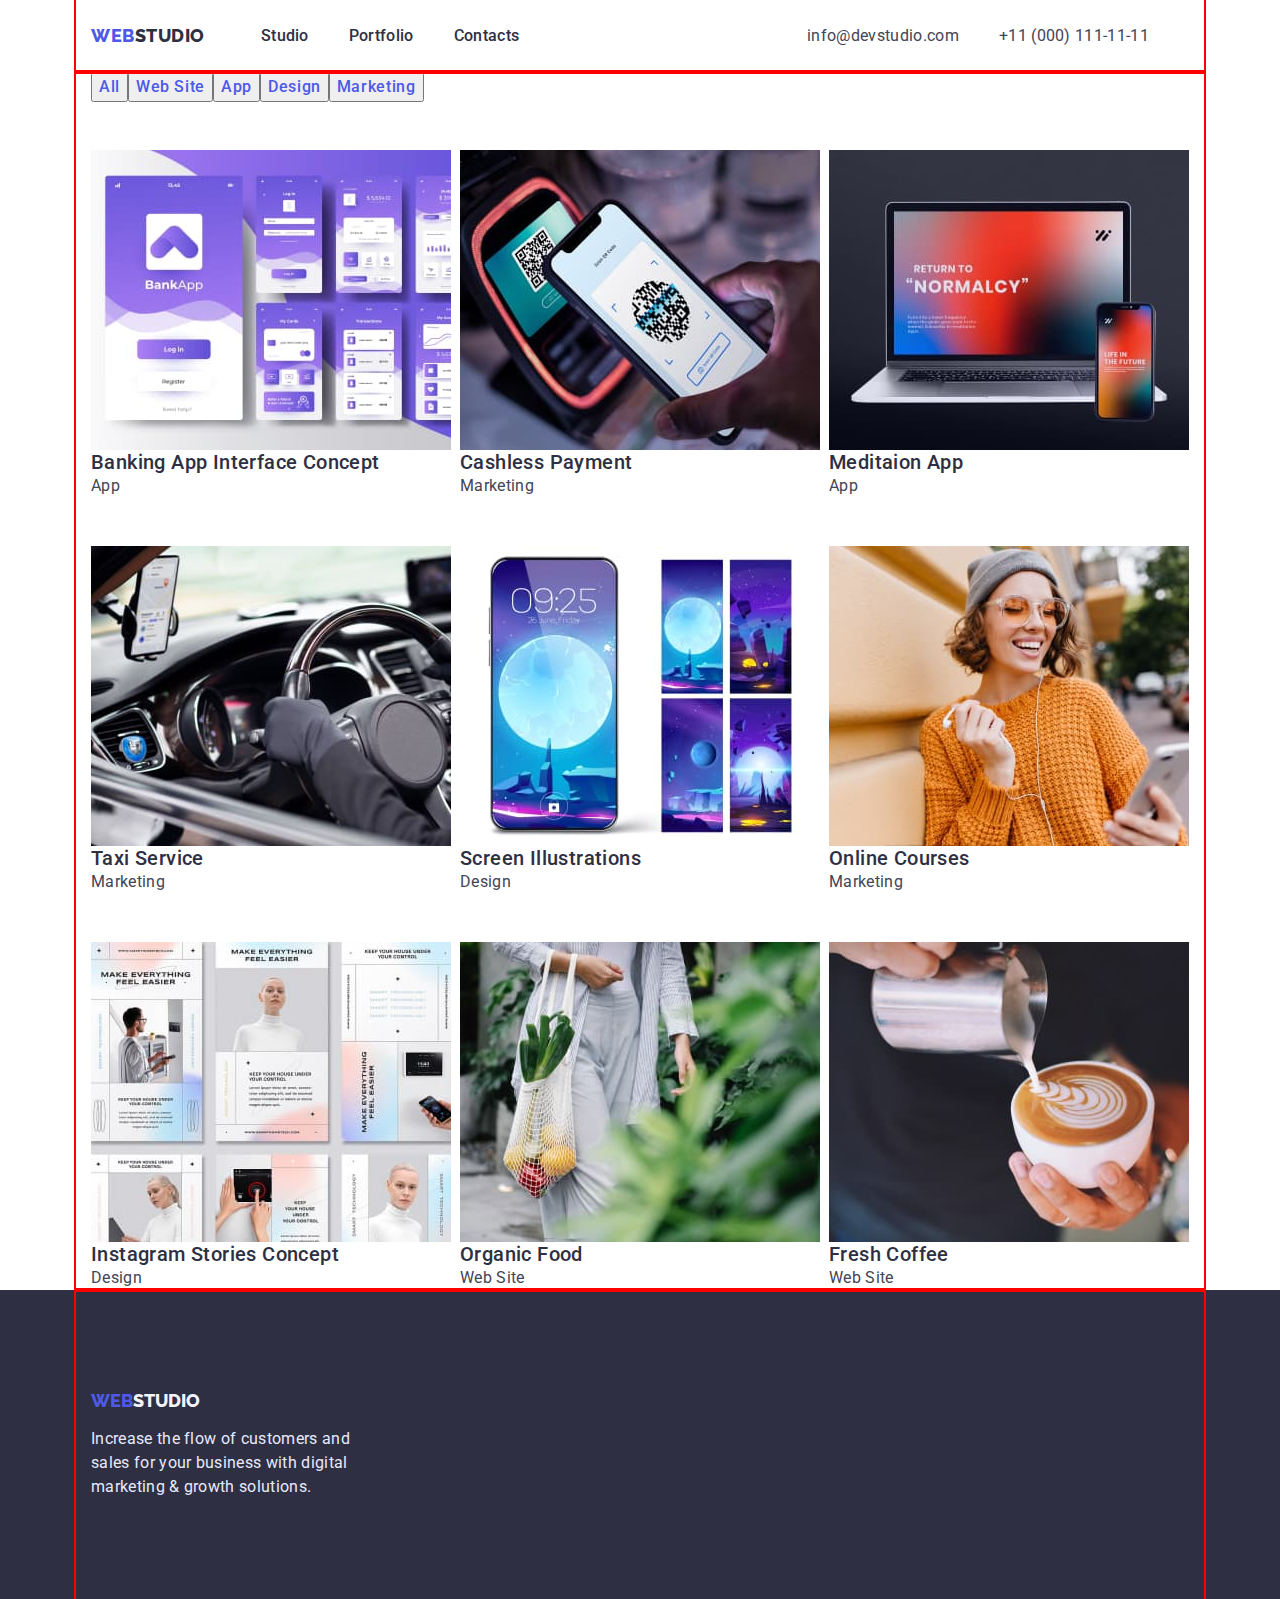
==== portfolio.html @ 74dbae09 "Initial commit" ====
<!DOCTYPE html>
<html lang="en">
  <head>
    <meta charset="UTF-8" />
    <meta http-equiv="X-UA-Compatible" content="IE=edge" />
    <meta name="viewport" content="width=device-width, initial-scale=1.0" />
    <title>Portfolio</title>
    <link rel="preconnect" href="https://fonts.googleapis.com" />
    <link rel="preconnect" href="https://fonts.gstatic.com" crossorigin />
    <link
      href="https://fonts.googleapis.com/css2?family=Raleway:wght@800&family=Roboto:wght@400;500;700;900&display=swap"
      rel="stylesheet"
    />
    <link
      rel="stylesheet"
      href="https://cdn.jsdelivr.net/npm/modern-normalize@1.1.0/modern-normalize.min.css"
    />
    <link rel="stylesheet" href="./css/styles.css" />
  </head>
  <body>
    <header class="header">
      <div class="container header-container">
        <nav class="navigation">
          <a class="logo-head link" href="./index.html"
            ><span class="accent">WEB</span>STUDIO</a
          >
          <ul class="nav-list list">
            <li class="nav-item">
              <a class="nav-list-item link" href="./index.html">Studio</a>
            </li>
            <li class="nav-item">
              <a class="nav-list-item link" href="">Portfolio</a>
            </li>
            <li class="nav-item">
              <a class="nav-list-item link" href="">Contacts</a>
            </li>
          </ul>
        </nav>
        <address>
          <ul class="list">
            <li class="adress">
              <a class="contacts link" href="mailto:info@devstudio.com"
                >info@devstudio.com</a
              >
            </li>
            <li class="adress">
              <a class="contacts link" href="tel:+110001111111"
                >+11 (000) 111-11-11</a
              >
            </li>
          </ul>
        </address>
      </div>
    </header>
    <main>
      <section>
        <div class="container">
          <h1 class="visually-hidden">Header</h1>
          <ul class="list">
            <li>
              <button class="main-btn button" type="button">All</button>
            </li>
            <li>
              <button class="main-btn button" type="button">Web Site</button>
            </li>
            <li>
              <button class="main-btn button" type="button">App</button>
            </li>
            <li>
              <button class="main-btn button" type="button">Design</button>
            </li>
            <li>
              <button class="main-btn button" type="button">Marketing</button>
            </li>
          </ul>
          <ul class="list main-container">
            <li class="main-list">
              <img
                src="./images/portfolio-img-1.jpg"
                alt=""
                width="360"
                height="300"
              />
              <h2 class="main-ptf">Banking App Interface Concept</h2>
              <p class="ptf-text">App</p>
            </li>
            <li class="main-list">
              <img
                src="./images/portfolio-img-2.jpg"
                alt=""
                width="360"
                height="300"
              />
              <h2 class="main-ptf">Cashless Payment</h2>
              <p class="ptf-text">Marketing</p>
            </li>
            <li class="main-list">
              <img
                src="./images/portfolio-img-3.jpg"
                alt=""
                width="360"
                height="300"
              />
              <h2 class="main-ptf">Meditaion App</h2>
              <p class="ptf-text">App</p>
            </li>
            <li class="main-list">
              <img
                src="./images/portfolio-img-4.jpg"
                alt=""
                width="360"
                height="300"
              />
              <h2 class="main-ptf">Taxi Service</h2>
              <p class="ptf-text">Marketing</p>
            </li>
            <li class="main-list">
              <img
                src="./images/portfolio-img-5.jpg"
                alt=""
                width="360"
                height="300"
              />
              <h2 class="main-ptf">Screen Illustrations</h2>
              <p class="ptf-text">Design</p>
            </li>
            <li class="main-list">
              <img
                src="./images/portfolio-img-6.jpg"
                alt=""
                width="360"
                height="300"
              />
              <h2 class="main-ptf">Online Courses</h2>
              <p class="ptf-text">Marketing</p>
            </li>
            <li class="main-list">
              <img
                src="./images/portfolio-img-7.jpg"
                alt=""
                width="360"
                height="300"
              />
              <h2 class="main-ptf">Instagram Stories Concept</h2>
              <p class="ptf-text">Design</p>
            </li>
            <li class="main-list">
              <img
                src="./images/portfolio-img-8.jpg"
                alt=""
                width="360"
                height="300"
              />
              <h2 class="main-ptf">Organic Food</h2>
              <p class="ptf-text">Web Site</p>
            </li>
            <li class="main-list">
              <img
                src="./images/portfolio-img-9.jpg"
                alt=""
                width="360"
                height="300"
              />
              <h2 class="main-ptf">Fresh Coffee</h2>
              <p class="ptf-text">Web Site</p>
            </li>
          </ul>
        </div>
      </section>
    </main>
    <footer class="logo-footer">
      <div class="container footer-desc">
        <a class="logo link" href="./index.html" target="_blank"
          ><span class="accent">WEB</span>STUDIO</a
        >
        <p class="logo-footer-text">
          Increase the flow of customers and sales for your business with
          digital marketing & growth solutions.
        </p>
      </div>
    </footer>
  </body>
</html>
---- css/styles.css ----
:root {
  --main-title-color: #2e2f42;
  --main-bgr-color: #404bbf;
  --second-title-color: #434455;
  --third-title-color: #4d5ae5;
  --fourth-color: #ffffff;
  --logo-color: #f4f4fd;
  --logo-text-color: #e7e9fc;
}

body {
  font-family: "Roboto", sans-serif;
  color: #2e2f42;
}

h1,
h2,
h3,
h4,
h5,
h6,
p {
  margin: 0;
}

ul {
  margin: 0;
  padding-left: 0;
}

button {
  font-family: inherit;
  font-weight: 500;
  font-size: 16px;
  line-height: 1.5;
  letter-spacing: 0.04em;
  cursor: pointer;
}

img {
  display: block;
  max-width: 100%;
  height: auto;
}

.list {
  display: flex;
  align-items: center;
  list-style: none;
}

.link {
  text-decoration: none;
}

.container {
  width: 1128px;
  padding-left: 15px;
  padding-right: 15px;
  margin: 0 auto;
  outline: 2px solid red;
}

.visually-hidden {
  position: absolute;
  white-space: nowrap;
  width: 1px;
  height: 1px;
  overflow: hidden;
  border: 0;
  padding: 0;
  clip: rect(0 0 0 0);
  clip-path: inset(50%);
  margin: -1px;
}

/* HEADER */

.header {
  border-bottom: 1px solid --logo-text-color;
}

.header-container {
  display: flex;
}

.navigation {
  display: flex;
  align-items: center;
  margin-right: auto;
}

/* .logo {
} */

.nav-list {
  display: flex;

  font-weight: 500;
  font-size: 16px;
  line-height: 1.5;
  letter-spacing: 0.02em;
}
.nav-item:not(:last-child) {
  margin-right: 40px;
}

.nav-list-item {
  padding-top: 24px;
  padding-bottom: 24px;

  color: var(--main-title-color);
}

.nav-list-item:hover,
.nav-list-item:focus {
  color: var(--main-bgr-color);
}

.contacts {
  margin-right: 40px;
  padding-top: 24px;
  padding-bottom: 24px;

  color: var(--second-title-color);

  font-style: normal;
  font-size: 16px;
  line-height: 1.5;
  letter-spacing: 0.02em;
}

.adress {
  padding-top: 24px;
  padding-bottom: 24px;
}

.contacts:hover,
.contacts:focus {
  color: var(--main-bgr-color);
}

/* PORTFOLIO */

.main-btn {
  margin-bottom: 48px;

  color: var(--third-title-color);
}
.main-btn:nth-child(3n) {
  margin-right: 0;
}

.main-btn:hover,
.main-btn:focus {
  color: var(--fourth-color);
  background: var(--main-bgr-color);
}

.main-ptf {
  font-weight: 500;
  font-size: 20px;
  line-height: 1.2;
  letter-spacing: 0.02em;
}
.ptf-text {
  font-size: 16px;
  line-height: 1.5;
  letter-spacing: 0.02em;
  color: var(--second-title-color);
}
.main-container {
  display: flex;
  flex-wrap: wrap;
  justify-content: space-between;

  row-gap: 48px;
}

.main-list {
  flex-basis: calc((100%-48px) / 3);
  margin-bottom: ;
}

.main-list:nth-last-child(3n) {
  margin-right: 0;
}

/* STUDIO */

.hero {
  text-align: center;
  background: var(--main-title-color);
}

/* .hero-item {
} */

.hero-title {
  padding-top: 188px;
  margin-bottom: 48px;

  font-weight: 700;
  font-size: 56px;
  line-height: 1.07;
  text-align: center;
  letter-spacing: 0.02em;

  color: var(--fourth-color);
}

.hero-button {
  margin-bottom: 188px;

  color: var(--fourth-color);
  background: var(--third-title-color);
  border-radius: 4px;
  padding: 16px 32px;
  gap: 10px;
}

.hero-button:hover,
.hero-button:focus {
  background-color: var(--main-bgr-color);
}

.products-main {
  display: flex;
  justify-content: center;

  align-items: baseline;
}
.products,
.team {
  font-weight: 500;
  font-size: 20px;
  line-height: 1.2;
  letter-spacing: 0.02em;
  margin-bottom: 8px;
}

.products {
  padding-top: 120px;
}
.products:not(:last-child) {
  margin-right: 24px;
}

.products-text,
.team-position {
  font-size: 16px;
  line-height: 1.5;
  letter-spacing: 0.02em;
  color: var(--second-title-color);
}
/* .team-position {
} */

.products-text {
  margin-bottom: 120px;
  justify-content: center;
}

.products-text:not(:last-child) {
  margin-right: 24px;
}

.title,
.team-title {
  font-size: 36px;
  line-height: 1.11;
  text-align: center;
  letter-spacing: 0.02em;
  padding-top: 120px;
}

.team-title {
  padding-top: 120px;
}

.picture {
  display: flex;
  padding-top: 72px;
  margin-left: auto;
  margin-bottom: 120px;
}

.picture:not(:last-child) {
  margin-right: 24px;
}
.team-title,
.team-list {
  background-color: var(--logo-color);
}
.team-list {
  padding-top: 72px;
  padding-bottom: 240px;
  justify-content: center;
}

.team-content {
  padding-top: 32px;
  text-align: center;
}

.team-foto {
  gap: 24px;
}

/* FOOTER */

.accent {
  color: var(--third-title-color);
}

.logo {
  font-family: "Raleway", sans-serif;
  font-weight: 800;
  font-size: 18px;
  line-height: 1.17;
  color: var(--logo-color);
  text-decoration: none;
  padding-top: 100px;
  margin-bottom: 16px;
}

.logo-footer-text {
  font-size: 16px;
  line-height: 1.5;
  letter-spacing: 0.02em;
  color: var(--logo-text-color);
  margin-bottom: 100px;
  max-width: 264px;
}

.logo-footer {
  background: var(--main-title-color);
}

.logo-head {
  font-family: "Raleway", sans-serif;
  font-weight: 800;
  font-size: 18px;
  line-height: 1.33;
  letter-spacing: 0.03em;
  text-transform: uppercase;
  color: var(--main-title-color);
  margin-right: 56px;
  padding-top: 24px;
  padding-bottom: 24px;
  border-bottom: 1px solid --logo-text-color;
}

.footer-desc {
  display: flex;
  flex-direction: column;
}
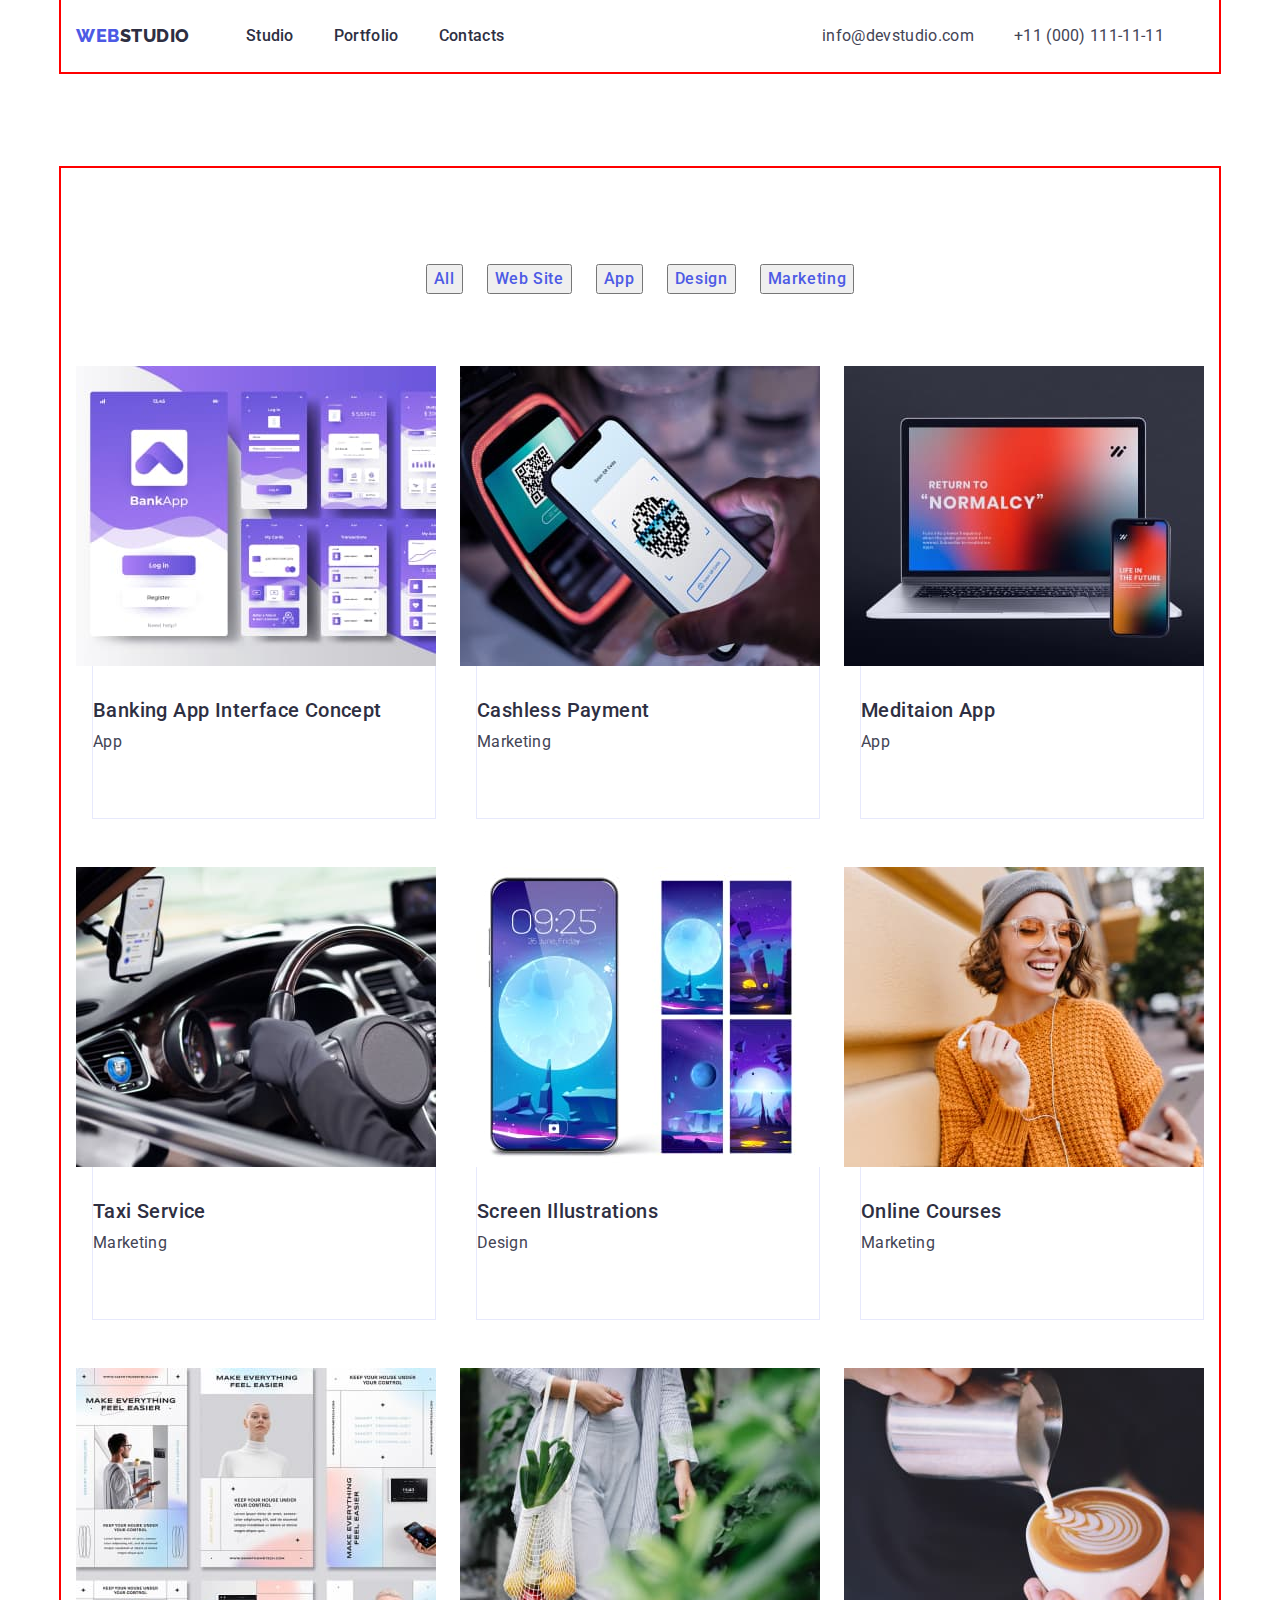
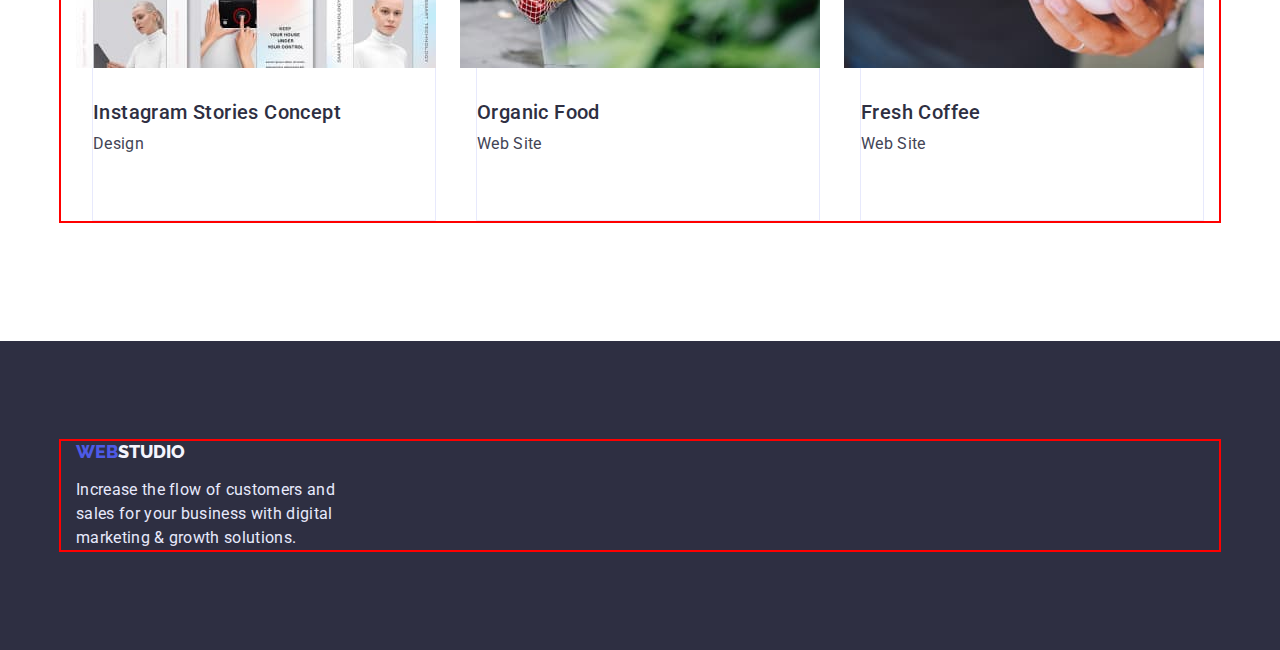
==== commit 3071fa5f: "add" ====
--- a/portfolio.html
+++ b/portfolio.html
@@ -53,23 +53,23 @@
       </div>
     </header>
     <main>
-      <section>
+      <section class="main-section">
         <div class="container">
           <h1 class="visually-hidden">Header</h1>
-          <ul class="list">
-            <li>
+          <ul class="button-list list">
+            <li class="button-list-icon">
               <button class="main-btn button" type="button">All</button>
             </li>
-            <li>
+            <li class="button-list-icon">
               <button class="main-btn button" type="button">Web Site</button>
             </li>
-            <li>
+            <li class="button-list-icon">
               <button class="main-btn button" type="button">App</button>
             </li>
-            <li>
+            <li class="button-list-icon">
               <button class="main-btn button" type="button">Design</button>
             </li>
-            <li>
+            <li class="button-list-icon">
               <button class="main-btn button" type="button">Marketing</button>
             </li>
           </ul>
@@ -81,8 +81,10 @@
                 width="360"
                 height="300"
               />
-              <h2 class="main-ptf">Banking App Interface Concept</h2>
-              <p class="ptf-text">App</p>
+              <div class="main-item">
+                <h2 class="main-ptf">Banking App Interface Concept</h2>
+                <p class="ptf-text">App</p>
+              </div>
             </li>
             <li class="main-list">
               <img
@@ -91,8 +93,10 @@
                 width="360"
                 height="300"
               />
-              <h2 class="main-ptf">Cashless Payment</h2>
-              <p class="ptf-text">Marketing</p>
+              <div class="main-item">
+                <h2 class="main-ptf">Cashless Payment</h2>
+                <p class="ptf-text">Marketing</p>
+              </div class="main-item">
             </li>
             <li class="main-list">
               <img
@@ -101,8 +105,10 @@
                 width="360"
                 height="300"
               />
-              <h2 class="main-ptf">Meditaion App</h2>
-              <p class="ptf-text">App</p>
+              <div class="main-item">
+                <h2 class="main-ptf">Meditaion App</h2>
+                <p class="ptf-text">App</p>
+              </div class="main-item">
             </li>
             <li class="main-list">
               <img
@@ -111,8 +117,10 @@
                 width="360"
                 height="300"
               />
-              <h2 class="main-ptf">Taxi Service</h2>
-              <p class="ptf-text">Marketing</p>
+              <div class="main-item">
+                <h2 class="main-ptf">Taxi Service</h2>
+                <p class="ptf-text">Marketing</p>
+              </div class="main-item">
             </li>
             <li class="main-list">
               <img
@@ -121,8 +129,10 @@
                 width="360"
                 height="300"
               />
-              <h2 class="main-ptf">Screen Illustrations</h2>
-              <p class="ptf-text">Design</p>
+              <div class="main-item">
+                <h2 class="main-ptf">Screen Illustrations</h2>
+                <p class="ptf-text">Design</p>
+              </div class="main-item">
             </li>
             <li class="main-list">
               <img
@@ -131,8 +141,10 @@
                 width="360"
                 height="300"
               />
-              <h2 class="main-ptf">Online Courses</h2>
-              <p class="ptf-text">Marketing</p>
+              <div class="main-item">
+                <h2 class="main-ptf">Online Courses</h2>
+                <p class="ptf-text">Marketing</p>
+              </div class="main-item">
             </li>
             <li class="main-list">
               <img
@@ -141,8 +153,10 @@
                 width="360"
                 height="300"
               />
-              <h2 class="main-ptf">Instagram Stories Concept</h2>
-              <p class="ptf-text">Design</p>
+              <div class="main-item">
+                <h2 class="main-ptf">Instagram Stories Concept</h2>
+                <p class="ptf-text">Design</p>
+              </div class="main-item">
             </li>
             <li class="main-list">
               <img
@@ -151,8 +165,10 @@
                 width="360"
                 height="300"
               />
-              <h2 class="main-ptf">Organic Food</h2>
-              <p class="ptf-text">Web Site</p>
+              <div class="main-item">
+                <h2 class="main-ptf">Organic Food</h2>
+                <p class="ptf-text">Web Site</p>
+              </div class="main-item">
             </li>
             <li class="main-list">
               <img
@@ -161,8 +177,10 @@
                 width="360"
                 height="300"
               />
-              <h2 class="main-ptf">Fresh Coffee</h2>
-              <p class="ptf-text">Web Site</p>
+              <div class="main-item">
+                <h2 class="main-ptf">Fresh Coffee</h2>
+                <p class="ptf-text">Web Site</p>
+              </div class="main-item">
             </li>
           </ul>
         </div>
--- a/css/styles.css
+++ b/css/styles.css
@@ -45,6 +45,7 @@
 
 .list {
   display: flex;
+  justify-content: center;
   align-items: center;
   list-style: none;
 }
@@ -54,7 +55,7 @@
 }
 
 .container {
-  width: 1128px;
+  width: 1158px;
   padding-left: 15px;
   padding-right: 15px;
   margin: 0 auto;
@@ -118,7 +119,6 @@
 }
 
 .contacts {
-  margin-right: 40px;
   padding-top: 24px;
   padding-bottom: 24px;
 
@@ -133,6 +133,7 @@
 .adress {
   padding-top: 24px;
   padding-bottom: 24px;
+  margin-right: 40px;
 }
 
 .contacts:hover,
@@ -140,55 +141,11 @@
   color: var(--main-bgr-color);
 }
 
-/* PORTFOLIO */
-
-.main-btn {
-  margin-bottom: 48px;
-
-  color: var(--third-title-color);
-}
-.main-btn:nth-child(3n) {
-  margin-right: 0;
-}
-
-.main-btn:hover,
-.main-btn:focus {
-  color: var(--fourth-color);
-  background: var(--main-bgr-color);
-}
-
-.main-ptf {
-  font-weight: 500;
-  font-size: 20px;
-  line-height: 1.2;
-  letter-spacing: 0.02em;
-}
-.ptf-text {
-  font-size: 16px;
-  line-height: 1.5;
-  letter-spacing: 0.02em;
-  color: var(--second-title-color);
-}
-.main-container {
-  display: flex;
-  flex-wrap: wrap;
-  justify-content: space-between;
-
-  row-gap: 48px;
-}
-
-.main-list {
-  flex-basis: calc((100%-48px) / 3);
-  margin-bottom: ;
-}
-
-.main-list:nth-last-child(3n) {
-  margin-right: 0;
-}
-
 /* STUDIO */
 
 .hero {
+  padding-top: 188px;
+  padding-bottom: 188px;
   text-align: center;
   background: var(--main-title-color);
 }
@@ -197,9 +154,10 @@
 } */
 
 .hero-title {
-  padding-top: 188px;
+  max-width: 500px;
   margin-bottom: 48px;
-
+  margin-left: auto;
+  margin-right: auto;
   font-weight: 700;
   font-size: 56px;
   line-height: 1.07;
@@ -210,8 +168,6 @@
 }
 
 .hero-button {
-  margin-bottom: 188px;
-
   color: var(--fourth-color);
   background: var(--third-title-color);
   border-radius: 4px;
@@ -224,13 +180,24 @@
   background-color: var(--main-bgr-color);
 }
 
+.products {
+  padding-top: 120px;
+}
 .products-main {
   display: flex;
   justify-content: center;
 
   align-items: baseline;
 }
-.products,
+.products-list {
+  margin-right: 24px;
+}
+
+.products-list:not(:last-child) {
+  margin-right: 24px;
+}
+
+.products-title,
 .team {
   font-weight: 500;
   font-size: 20px;
@@ -239,13 +206,6 @@
   margin-bottom: 8px;
 }
 
-.products {
-  padding-top: 120px;
-}
-.products:not(:last-child) {
-  margin-right: 24px;
-}
-
 .products-text,
 .team-position {
   font-size: 16px;
@@ -253,16 +213,18 @@
   letter-spacing: 0.02em;
   color: var(--second-title-color);
 }
-/* .team-position {
-} */
 
 .products-text {
-  margin-bottom: 120px;
   justify-content: center;
 }
 
-.products-text:not(:last-child) {
-  margin-right: 24px;
+.title-section {
+  padding-top: 120px;
+  padding-bottom: 120px;
+}
+
+.title-list {
+  padding-top: 72px;
 }
 
 .title,
@@ -271,40 +233,109 @@
   line-height: 1.11;
   text-align: center;
   letter-spacing: 0.02em;
+}
+
+.picture {
+  display: flex;
+  margin-left: auto;
+}
+
+.picture:not(:last-child) {
+  margin-right: 24px;
+}
+
+.team-section {
   padding-top: 120px;
-}
-
-.team-title {
-  padding-top: 120px;
-}
-
-.picture {
-  display: flex;
-  padding-top: 72px;
-  margin-left: auto;
-  margin-bottom: 120px;
-}
-
-.picture:not(:last-child) {
-  margin-right: 24px;
-}
+  padding-bottom: 120px;
+  background-color: var(--logo-color);
+}
+
 .team-title,
 .team-list {
-  background-color: var(--logo-color);
+  margin-right: 24px;
 }
 .team-list {
-  padding-top: 72px;
-  padding-bottom: 240px;
+  margin-top: 72px;
   justify-content: center;
+  border-color: var(--logo-color);
+  background-color: #fff;
+}
+
+.team-list:last-child {
+  margin-right: 0;
 }
 
 .team-content {
   padding-top: 32px;
+  padding-bottom: 32px;
   text-align: center;
 }
 
-.team-foto {
-  gap: 24px;
+/* PORTFOLIO */
+
+.main-section {
+  padding-top: 96px;
+  padding-bottom: 120px;
+}
+
+.button-list {
+  padding-top: 96px;
+  margin-bottom: 72px;
+}
+
+.button-list-icon {
+  margin-right: 24px;
+}
+
+.button-list-icon:last-child {
+  margin-right: 0;
+}
+
+.main-btn {
+  color: var(--third-title-color);
+}
+
+.main-btn:hover,
+.main-btn:focus {
+  color: var(--fourth-color);
+  background: var(--main-bgr-color);
+}
+
+.main-ptf {
+  font-weight: 500;
+  font-size: 20px;
+  line-height: 1.2;
+  letter-spacing: 0.02em;
+  margin-bottom: 8px;
+}
+.ptf-text {
+  font-size: 16px;
+  line-height: 1.5;
+  letter-spacing: 0.02em;
+  color: var(--second-title-color);
+}
+.main-container {
+  display: flex;
+  flex-wrap: wrap;
+  row-gap: 48px;
+  column-gap: 24px;
+}
+
+.main-item {
+  padding-top: 32px;
+  padding-bottom: 64px;
+  margin-left: 16px;
+  border-bottom: 1px solid #e7e9fc;
+  border-left: 1px solid #e7e9fc;
+  border-right: 1px solid #e7e9fc;
+}
+
+.main-list {
+  flex-basis: calc((100% - 48px) / 3);
+}
+
+.main-list:nth-last-child(3n) {
+  margin-right: 0;
 }
 
 /* FOOTER */
@@ -320,20 +351,20 @@
   line-height: 1.17;
   color: var(--logo-color);
   text-decoration: none;
+}
+
+.logo-footer-text {
+  font-size: 16px;
+  line-height: 1.5;
+  letter-spacing: 0.02em;
+  color: var(--logo-text-color);
+  max-width: 264px;
+  margin-top: 16px;
+}
+
+.logo-footer {
   padding-top: 100px;
-  margin-bottom: 16px;
-}
-
-.logo-footer-text {
-  font-size: 16px;
-  line-height: 1.5;
-  letter-spacing: 0.02em;
-  color: var(--logo-text-color);
-  margin-bottom: 100px;
-  max-width: 264px;
-}
-
-.logo-footer {
+  padding-bottom: 100px;
   background: var(--main-title-color);
 }
 
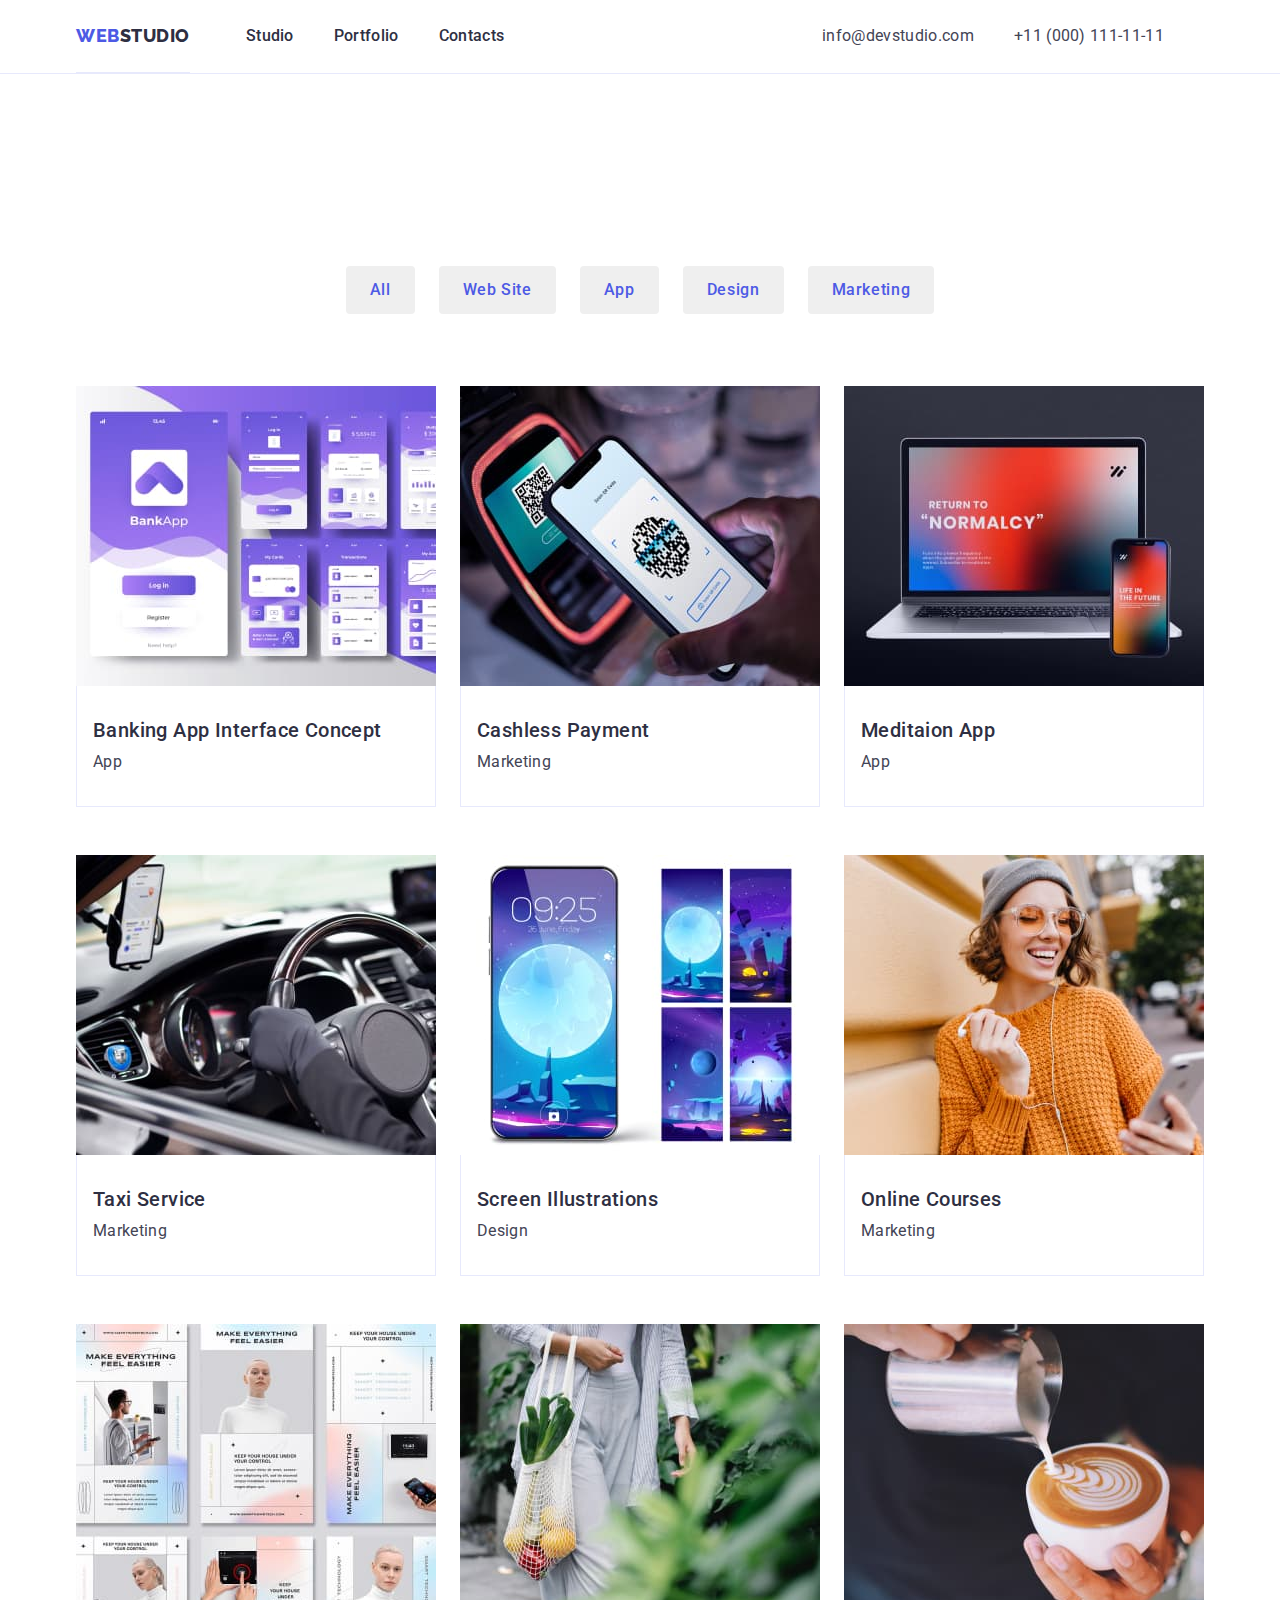
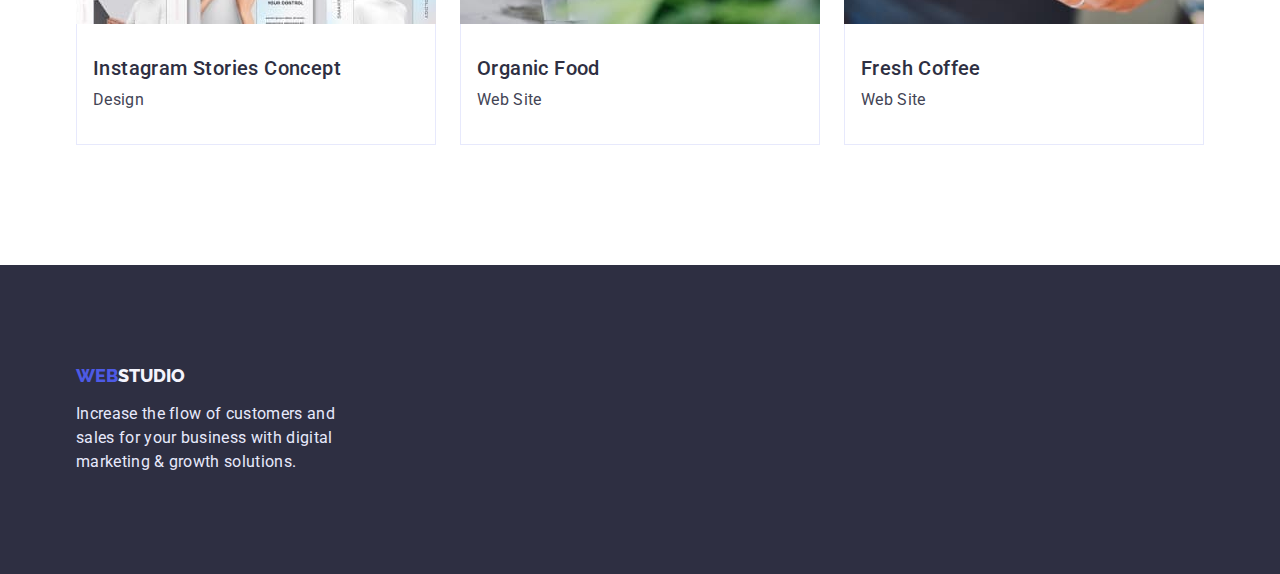
==== commit b237f0e0: "add3" ====
--- a/portfolio.html
+++ b/portfolio.html
@@ -21,7 +21,7 @@
     <header class="header">
       <div class="container header-container">
         <nav class="navigation">
-          <a class="logo-head link" href="./index.html"
+          <a class="logo-head-portfolio link" href="./index.html"
             ><span class="accent">WEB</span>STUDIO</a
           >
           <ul class="nav-list list">
--- a/css/styles.css
+++ b/css/styles.css
@@ -10,7 +10,7 @@
 
 body {
   font-family: "Roboto", sans-serif;
-  color: #2e2f42;
+  color: var(--main-title-color);
 }
 
 h1,
@@ -59,7 +59,6 @@
   padding-left: 15px;
   padding-right: 15px;
   margin: 0 auto;
-  outline: 2px solid red;
 }
 
 .visually-hidden {
@@ -78,7 +77,7 @@
 /* HEADER */
 
 .header {
-  border-bottom: 1px solid --logo-text-color;
+  border-bottom: 1px solid var(--logo-text-color);
 }
 
 .header-container {
@@ -170,9 +169,9 @@
 .hero-button {
   color: var(--fourth-color);
   background: var(--third-title-color);
+  padding: 16px 32px;
+  border: none;
   border-radius: 4px;
-  padding: 16px 32px;
-  gap: 10px;
 }
 
 .hero-button:hover,
@@ -186,15 +185,15 @@
 .products-main {
   display: flex;
   justify-content: center;
-
   align-items: baseline;
 }
 .products-list {
   margin-right: 24px;
-}
-
-.products-list:not(:last-child) {
-  margin-right: 24px;
+  flex-basis: 264px;
+}
+
+.products-list:last-child {
+  margin-right: 0;
 }
 
 .products-title,
@@ -224,7 +223,7 @@
 }
 
 .title-list {
-  padding-top: 72px;
+  margin-top: 72px;
 }
 
 .title,
@@ -249,16 +248,19 @@
   padding-bottom: 120px;
   background-color: var(--logo-color);
 }
-
-.team-title,
+.team-items {
+  margin-top: 72px;
+}
 .team-list {
   margin-right: 24px;
 }
 .team-list {
-  margin-top: 72px;
   justify-content: center;
   border-color: var(--logo-color);
-  background-color: #fff;
+  background-color: var(--fourth-color);
+  box-shadow: 0px 1px 6px rgba(46, 47, 66, 0.08),
+    0px 1px 1px rgba(46, 47, 66, 0.16), 0px 2px 1px rgba(46, 47, 66, 0.08);
+  border-radius: 0px 0px 4px 4px;
 }
 
 .team-list:last-child {
@@ -281,6 +283,7 @@
 .button-list {
   padding-top: 96px;
   margin-bottom: 72px;
+  border-radius: 4px;
 }
 
 .button-list-icon {
@@ -293,6 +296,9 @@
 
 .main-btn {
   color: var(--third-title-color);
+  padding: 12px 24px;
+  border-radius: 4px;
+  border: 0;
 }
 
 .main-btn:hover,
@@ -323,11 +329,11 @@
 
 .main-item {
   padding-top: 32px;
-  padding-bottom: 64px;
-  margin-left: 16px;
-  border-bottom: 1px solid #e7e9fc;
-  border-left: 1px solid #e7e9fc;
-  border-right: 1px solid #e7e9fc;
+  padding-bottom: 32px;
+  padding-left: 16px;
+  border-bottom: 1px solid var(--logo-text-color);
+  border-left: 1px solid var(--logo-text-color);
+  border-right: 1px solid var(--logo-text-color);
 }
 
 .main-list {
@@ -368,7 +374,8 @@
   background: var(--main-title-color);
 }
 
-.logo-head {
+.logo-head,
+.logo-head-portfolio {
   font-family: "Raleway", sans-serif;
   font-weight: 800;
   font-size: 18px;
@@ -379,9 +386,10 @@
   margin-right: 56px;
   padding-top: 24px;
   padding-bottom: 24px;
-  border-bottom: 1px solid --logo-text-color;
-}
-
+}
+.logo-head-portfolio {
+  border-bottom: 1px solid var(--logo-text-color);
+}
 .footer-desc {
   display: flex;
   flex-direction: column;
